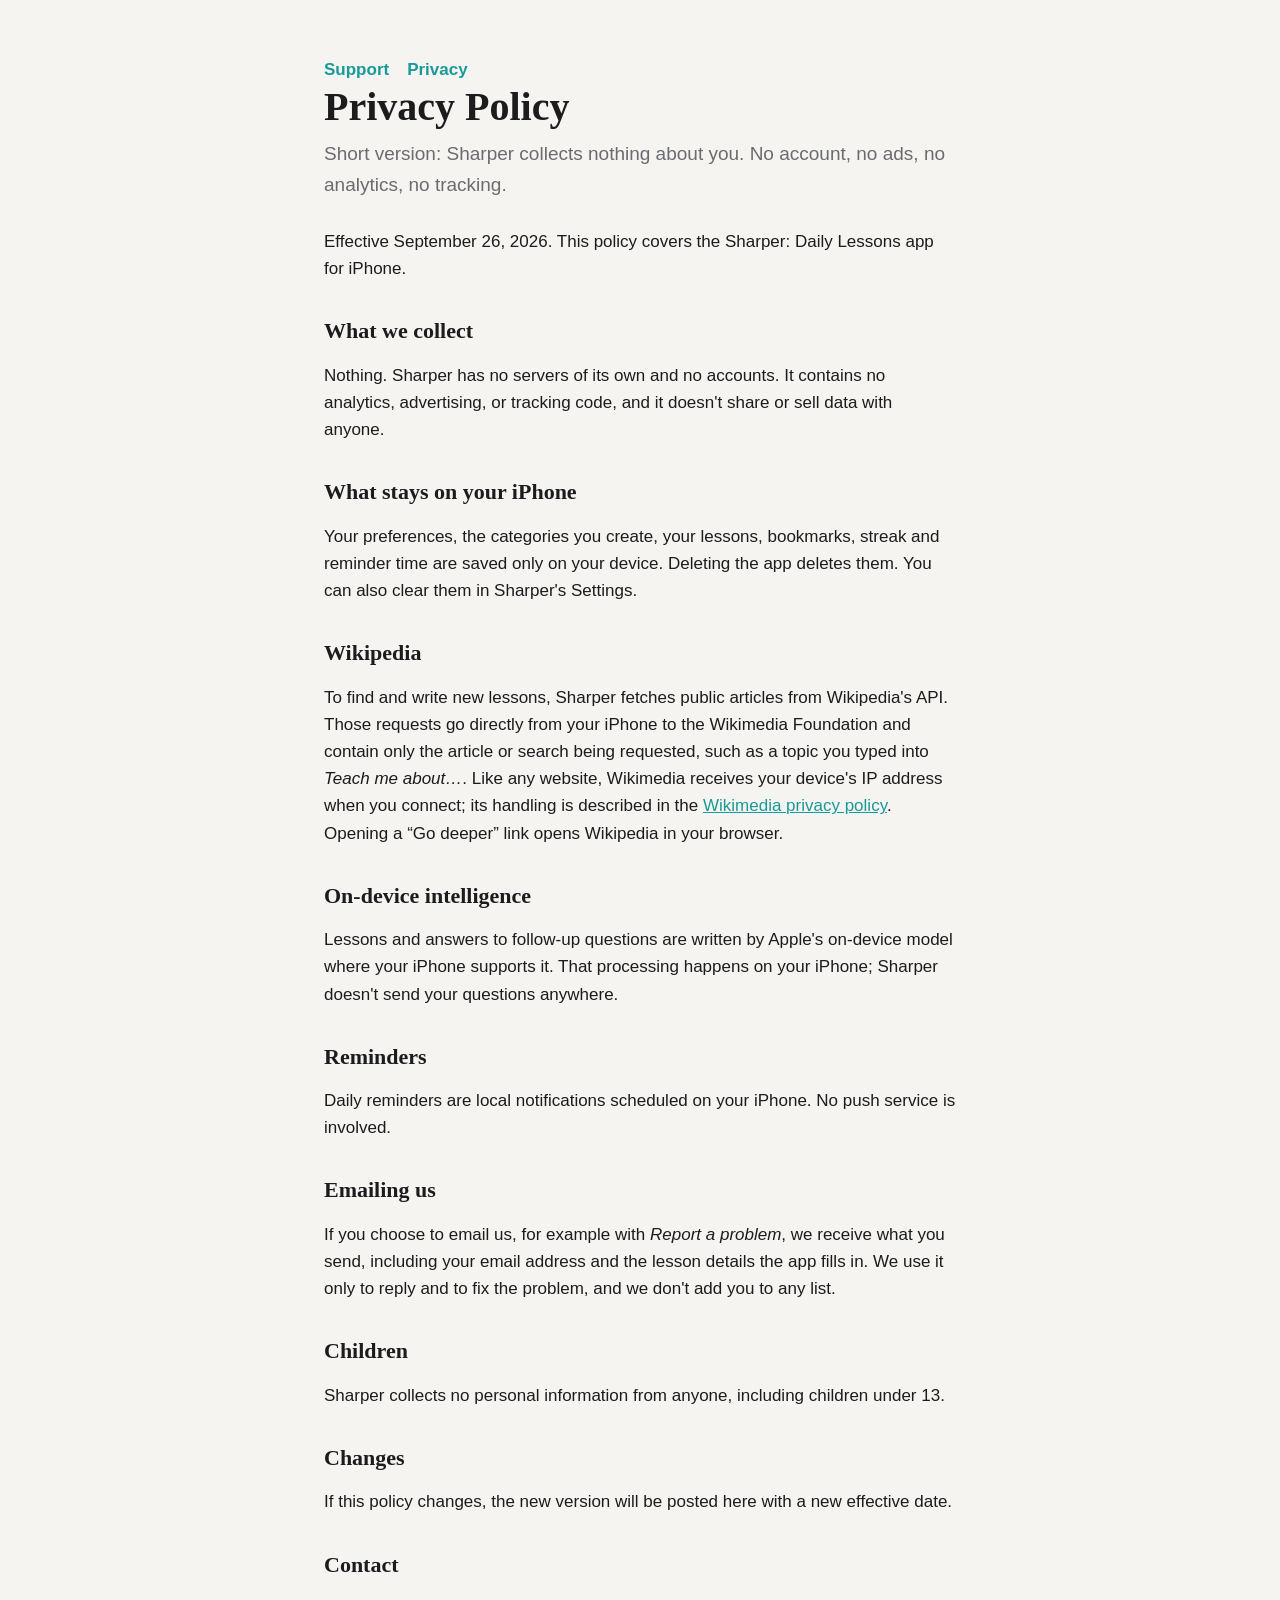
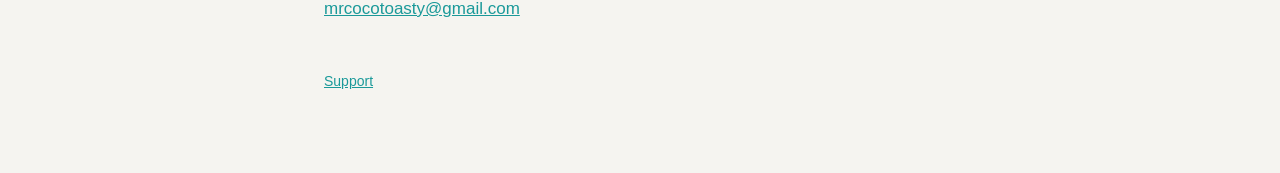
==== privacy.html @ 943861d7 "Support and privacy pages for Sharper: Daily Lessons" ====
<!doctype html>
<html lang="en">
<head>
<meta charset="utf-8">
<meta name="viewport" content="width=device-width, initial-scale=1">
<title>Sharper: Daily Lessons — Privacy Policy</title>
<link rel="stylesheet" href="style.css">
</head>
<body>
<main>
  <nav><a href="./">Support</a><a href="privacy.html">Privacy</a></nav>
  <h1>Privacy Policy</h1>
  <p class="lead">Short version: Sharper collects nothing about you. No account, no ads, no analytics, no tracking.</p>
  <p>Effective September 26, 2026. This policy covers the Sharper: Daily Lessons app for iPhone.</p>

  <h2>What we collect</h2>
  <p>Nothing. Sharper has no servers of its own and no accounts. It contains no analytics, advertising, or tracking code, and it doesn't share or sell data with anyone.</p>

  <h2>What stays on your iPhone</h2>
  <p>Your preferences, the categories you create, your lessons, bookmarks, streak and reminder time are saved only on your device. Deleting the app deletes them. You can also clear them in Sharper's Settings.</p>

  <h2>Wikipedia</h2>
  <p>To find and write new lessons, Sharper fetches public articles from Wikipedia's API. Those requests go directly from your iPhone to the Wikimedia Foundation and contain only the article or search being requested, such as a topic you typed into <em>Teach me about…</em>. Like any website, Wikimedia receives your device's IP address when you connect; its handling is described in the <a href="https://foundation.wikimedia.org/wiki/Policy:Privacy_policy">Wikimedia privacy policy</a>. Opening a “Go deeper” link opens Wikipedia in your browser.</p>

  <h2>On-device intelligence</h2>
  <p>Lessons and answers to follow-up questions are written by Apple's on-device model where your iPhone supports it. That processing happens on your iPhone; Sharper doesn't send your questions anywhere.</p>

  <h2>Reminders</h2>
  <p>Daily reminders are local notifications scheduled on your iPhone. No push service is involved.</p>

  <h2>Emailing us</h2>
  <p>If you choose to email us, for example with <em>Report a problem</em>, we receive what you send, including your email address and the lesson details the app fills in. We use it only to reply and to fix the problem, and we don't add you to any list.</p>

  <h2>Children</h2>
  <p>Sharper collects no personal information from anyone, including children under 13.</p>

  <h2>Changes</h2>
  <p>If this policy changes, the new version will be posted here with a new effective date.</p>

  <h2>Contact</h2>
  <p><a href="mailto:mrcocotoasty@gmail.com">mrcocotoasty@gmail.com</a></p>

  <footer><a href="./">Support</a></footer>
</main>
</body>
</html>
---- style.css ----
:root { color-scheme: light dark; --ink: #1c1c1e; --soft: #6b6b70; --bg: #f5f4f0; --card: #ffffff; --accent: #1a9999; }
@media (prefers-color-scheme: dark) { :root { --ink: #f2f2f4; --soft: #a1a1a8; --bg: #111113; --card: #1c1c1f; } }
* { box-sizing: border-box; }
body { margin: 0; background: var(--bg); color: var(--ink); font: 17px/1.6 -apple-system, BlinkMacSystemFont, "Helvetica Neue", sans-serif; }
main { max-width: 680px; margin: 0 auto; padding: 56px 24px 80px; }
h1, h2 { font-family: "New York", "Iowan Old Style", Georgia, serif; font-weight: 600; line-height: 1.2; }
h1 { font-size: 40px; margin: 0 0 8px; }
h2 { font-size: 22px; margin: 36px 0 8px; }
.lead { color: var(--soft); font-size: 19px; margin: 0 0 28px; }
.chips { display: flex; flex-wrap: wrap; gap: 8px; margin: 0 0 32px; }
.chip { background: color-mix(in srgb, var(--accent) 14%, transparent); color: var(--accent); font-weight: 600; font-size: 14px; padding: 6px 12px; border-radius: 999px; }
.card { background: var(--card); border-radius: 20px; padding: 22px 24px; margin: 16px 0; }
a { color: var(--accent); }
footer { color: var(--soft); font-size: 14px; margin-top: 48px; }
nav a { margin-right: 18px; font-weight: 600; text-decoration: none; }
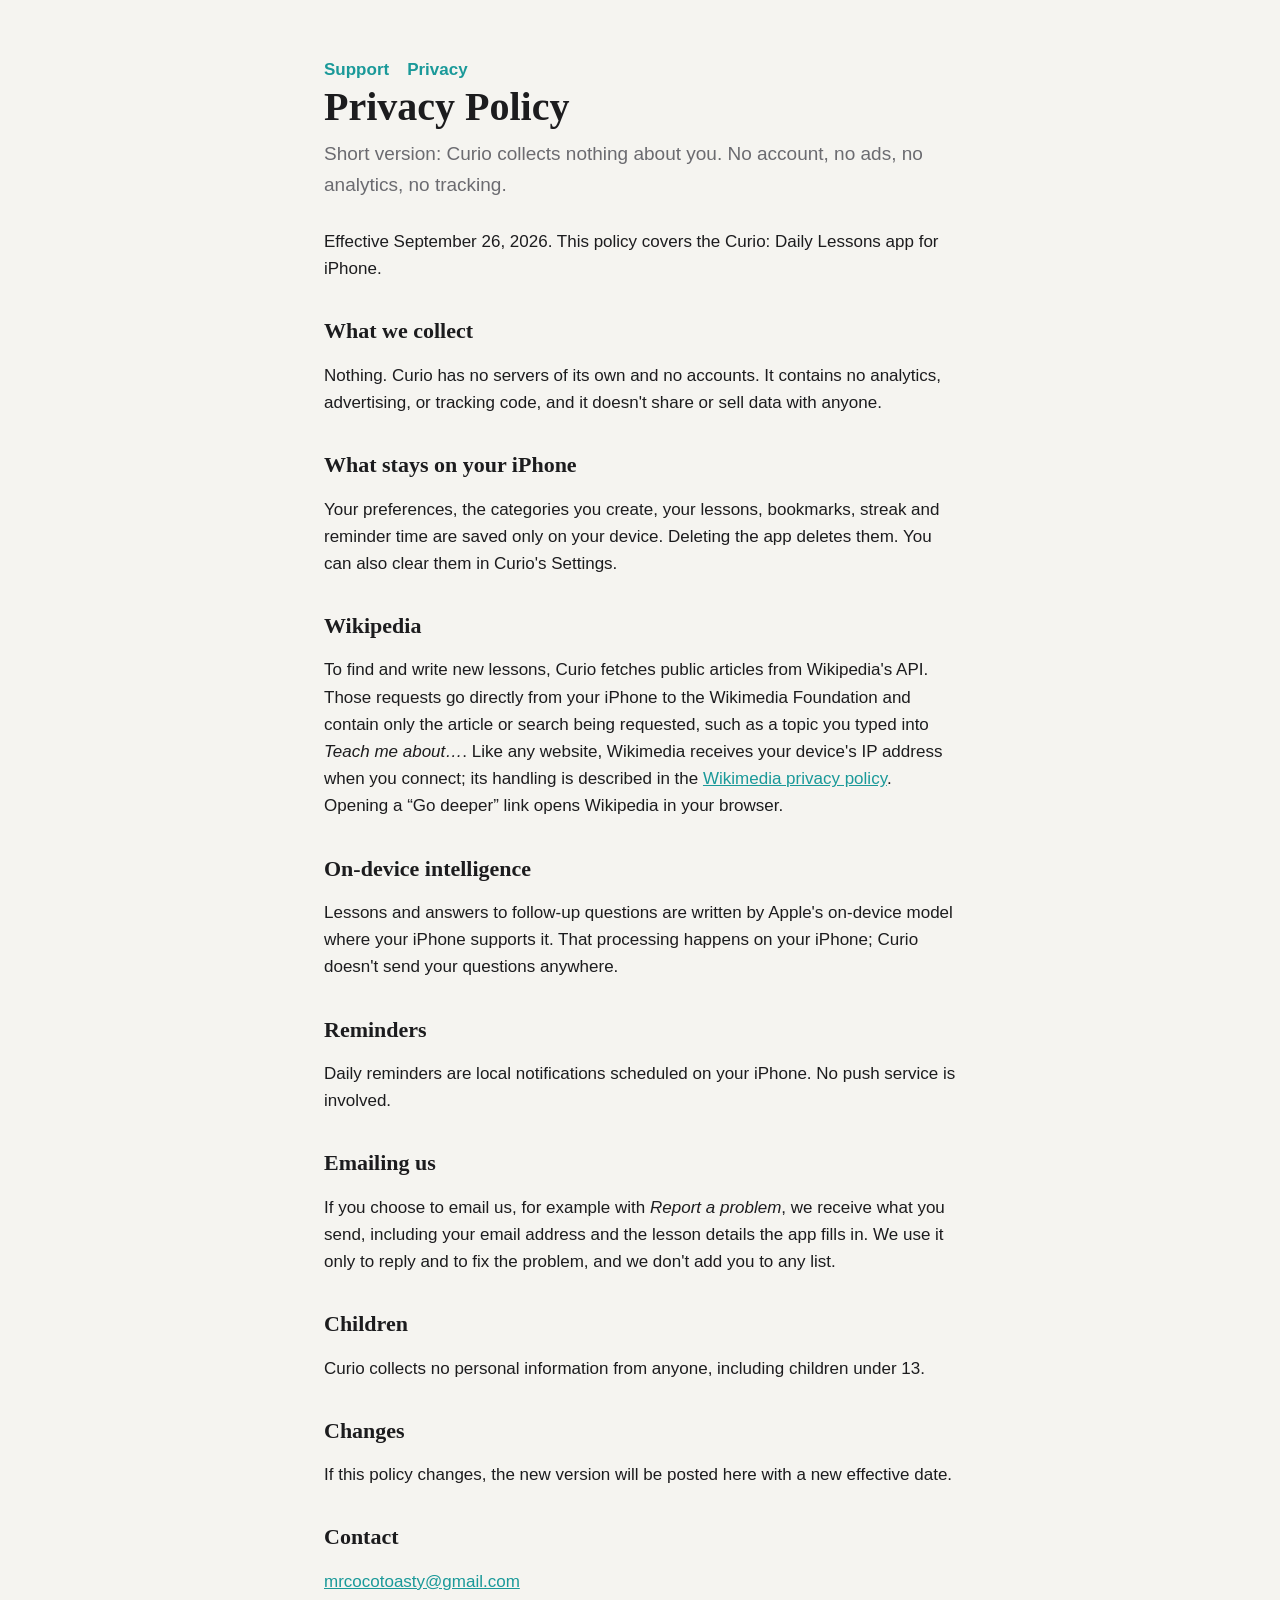
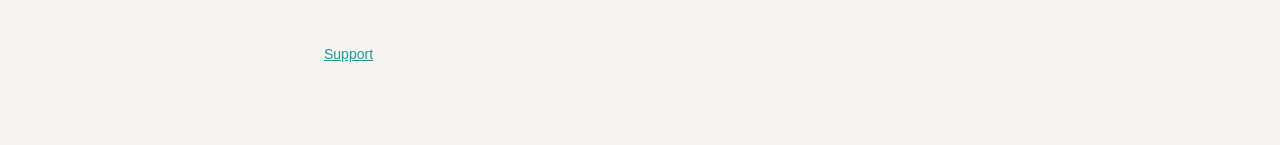
==== commit 51df4939: "Rename to Curio" ====
--- a/privacy.html
+++ b/privacy.html
@@ -3,27 +3,27 @@
 <head>
 <meta charset="utf-8">
 <meta name="viewport" content="width=device-width, initial-scale=1">
-<title>Sharper: Daily Lessons — Privacy Policy</title>
+<title>Curio: Daily Lessons — Privacy Policy</title>
 <link rel="stylesheet" href="style.css">
 </head>
 <body>
 <main>
   <nav><a href="./">Support</a><a href="privacy.html">Privacy</a></nav>
   <h1>Privacy Policy</h1>
-  <p class="lead">Short version: Sharper collects nothing about you. No account, no ads, no analytics, no tracking.</p>
-  <p>Effective September 26, 2026. This policy covers the Sharper: Daily Lessons app for iPhone.</p>
+  <p class="lead">Short version: Curio collects nothing about you. No account, no ads, no analytics, no tracking.</p>
+  <p>Effective September 26, 2026. This policy covers the Curio: Daily Lessons app for iPhone.</p>
 
   <h2>What we collect</h2>
-  <p>Nothing. Sharper has no servers of its own and no accounts. It contains no analytics, advertising, or tracking code, and it doesn't share or sell data with anyone.</p>
+  <p>Nothing. Curio has no servers of its own and no accounts. It contains no analytics, advertising, or tracking code, and it doesn't share or sell data with anyone.</p>
 
   <h2>What stays on your iPhone</h2>
-  <p>Your preferences, the categories you create, your lessons, bookmarks, streak and reminder time are saved only on your device. Deleting the app deletes them. You can also clear them in Sharper's Settings.</p>
+  <p>Your preferences, the categories you create, your lessons, bookmarks, streak and reminder time are saved only on your device. Deleting the app deletes them. You can also clear them in Curio's Settings.</p>
 
   <h2>Wikipedia</h2>
-  <p>To find and write new lessons, Sharper fetches public articles from Wikipedia's API. Those requests go directly from your iPhone to the Wikimedia Foundation and contain only the article or search being requested, such as a topic you typed into <em>Teach me about…</em>. Like any website, Wikimedia receives your device's IP address when you connect; its handling is described in the <a href="https://foundation.wikimedia.org/wiki/Policy:Privacy_policy">Wikimedia privacy policy</a>. Opening a “Go deeper” link opens Wikipedia in your browser.</p>
+  <p>To find and write new lessons, Curio fetches public articles from Wikipedia's API. Those requests go directly from your iPhone to the Wikimedia Foundation and contain only the article or search being requested, such as a topic you typed into <em>Teach me about…</em>. Like any website, Wikimedia receives your device's IP address when you connect; its handling is described in the <a href="https://foundation.wikimedia.org/wiki/Policy:Privacy_policy">Wikimedia privacy policy</a>. Opening a “Go deeper” link opens Wikipedia in your browser.</p>
 
   <h2>On-device intelligence</h2>
-  <p>Lessons and answers to follow-up questions are written by Apple's on-device model where your iPhone supports it. That processing happens on your iPhone; Sharper doesn't send your questions anywhere.</p>
+  <p>Lessons and answers to follow-up questions are written by Apple's on-device model where your iPhone supports it. That processing happens on your iPhone; Curio doesn't send your questions anywhere.</p>
 
   <h2>Reminders</h2>
   <p>Daily reminders are local notifications scheduled on your iPhone. No push service is involved.</p>
@@ -32,7 +32,7 @@
   <p>If you choose to email us, for example with <em>Report a problem</em>, we receive what you send, including your email address and the lesson details the app fills in. We use it only to reply and to fix the problem, and we don't add you to any list.</p>
 
   <h2>Children</h2>
-  <p>Sharper collects no personal information from anyone, including children under 13.</p>
+  <p>Curio collects no personal information from anyone, including children under 13.</p>
 
   <h2>Changes</h2>
   <p>If this policy changes, the new version will be posted here with a new effective date.</p>
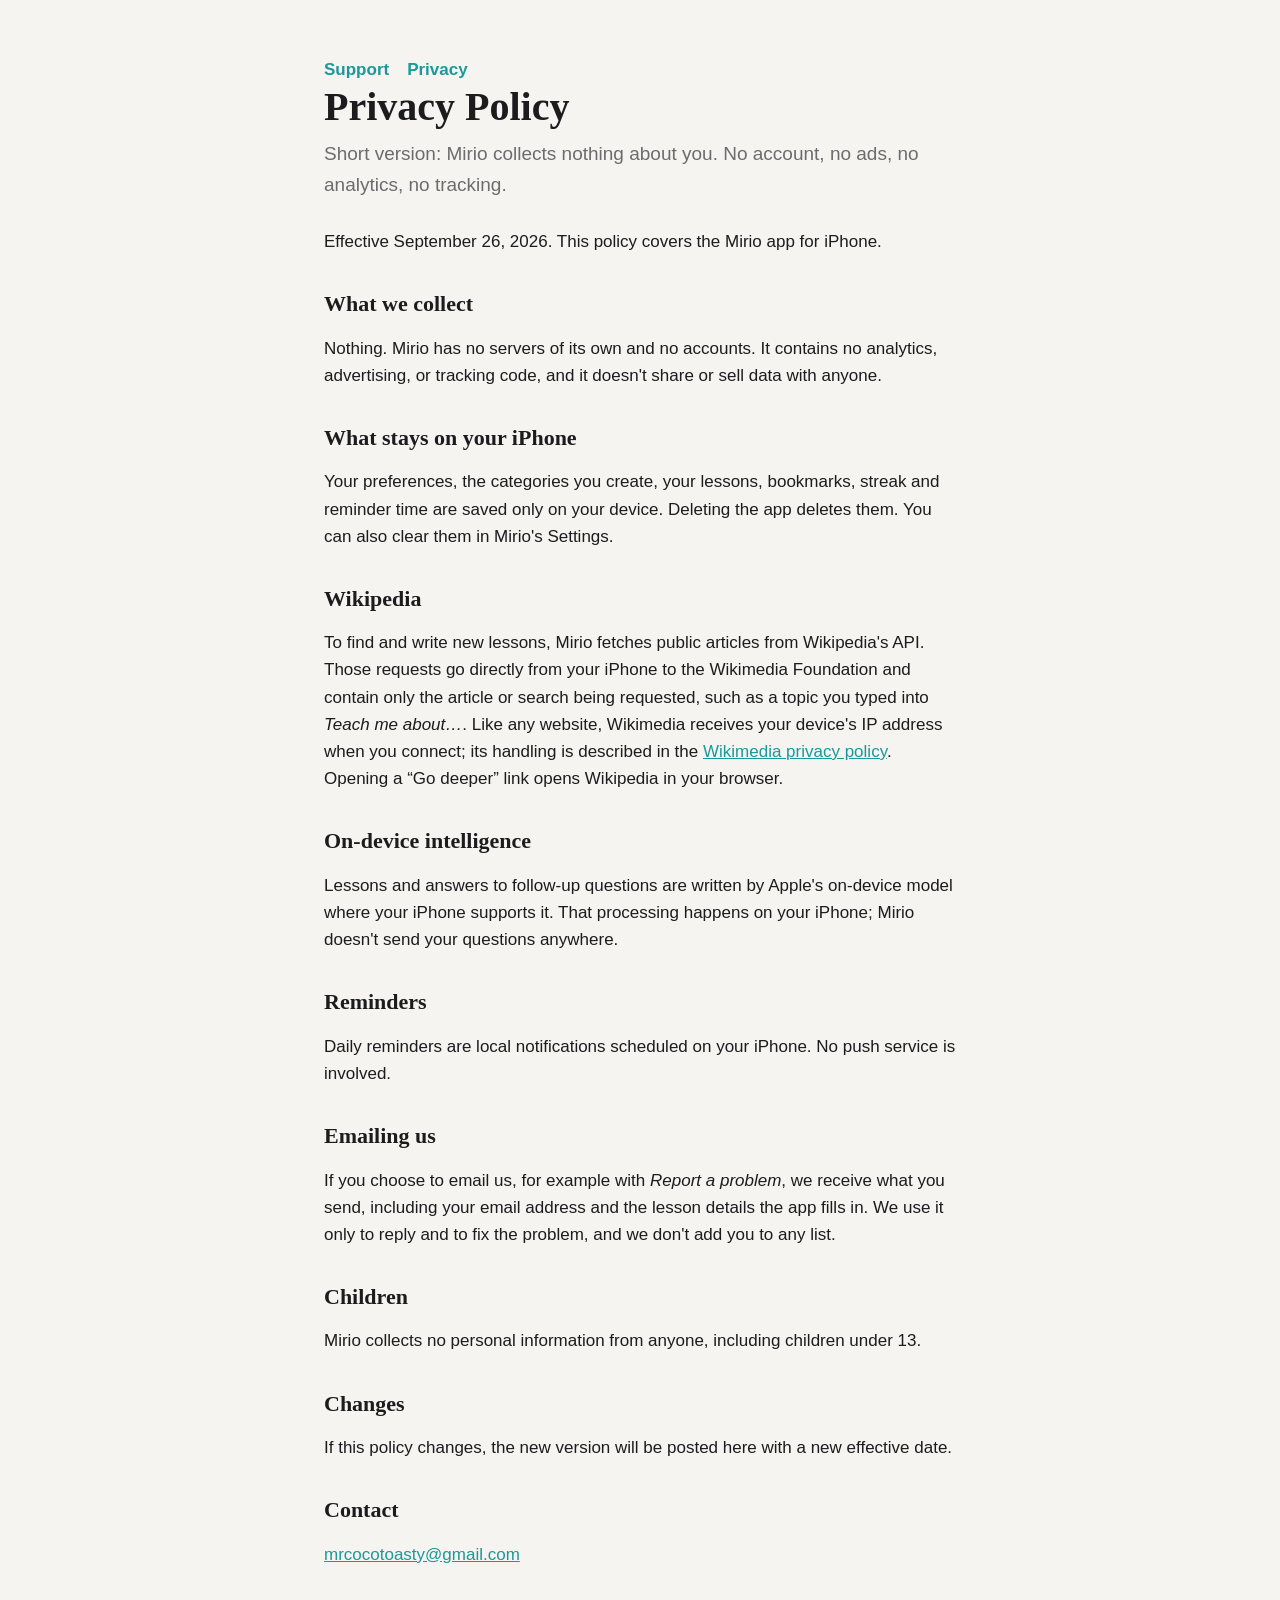
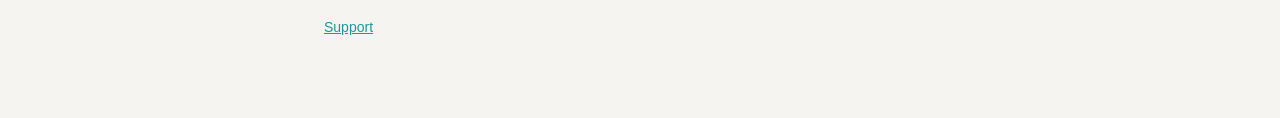
==== commit 0262d0a7: "Rename to Mirio" ====
--- a/privacy.html
+++ b/privacy.html
@@ -3,27 +3,27 @@
 <head>
 <meta charset="utf-8">
 <meta name="viewport" content="width=device-width, initial-scale=1">
-<title>Curio: Daily Lessons — Privacy Policy</title>
+<title>Mirio — Privacy Policy</title>
 <link rel="stylesheet" href="style.css">
 </head>
 <body>
 <main>
   <nav><a href="./">Support</a><a href="privacy.html">Privacy</a></nav>
   <h1>Privacy Policy</h1>
-  <p class="lead">Short version: Curio collects nothing about you. No account, no ads, no analytics, no tracking.</p>
-  <p>Effective September 26, 2026. This policy covers the Curio: Daily Lessons app for iPhone.</p>
+  <p class="lead">Short version: Mirio collects nothing about you. No account, no ads, no analytics, no tracking.</p>
+  <p>Effective September 26, 2026. This policy covers the Mirio app for iPhone.</p>
 
   <h2>What we collect</h2>
-  <p>Nothing. Curio has no servers of its own and no accounts. It contains no analytics, advertising, or tracking code, and it doesn't share or sell data with anyone.</p>
+  <p>Nothing. Mirio has no servers of its own and no accounts. It contains no analytics, advertising, or tracking code, and it doesn't share or sell data with anyone.</p>
 
   <h2>What stays on your iPhone</h2>
-  <p>Your preferences, the categories you create, your lessons, bookmarks, streak and reminder time are saved only on your device. Deleting the app deletes them. You can also clear them in Curio's Settings.</p>
+  <p>Your preferences, the categories you create, your lessons, bookmarks, streak and reminder time are saved only on your device. Deleting the app deletes them. You can also clear them in Mirio's Settings.</p>
 
   <h2>Wikipedia</h2>
-  <p>To find and write new lessons, Curio fetches public articles from Wikipedia's API. Those requests go directly from your iPhone to the Wikimedia Foundation and contain only the article or search being requested, such as a topic you typed into <em>Teach me about…</em>. Like any website, Wikimedia receives your device's IP address when you connect; its handling is described in the <a href="https://foundation.wikimedia.org/wiki/Policy:Privacy_policy">Wikimedia privacy policy</a>. Opening a “Go deeper” link opens Wikipedia in your browser.</p>
+  <p>To find and write new lessons, Mirio fetches public articles from Wikipedia's API. Those requests go directly from your iPhone to the Wikimedia Foundation and contain only the article or search being requested, such as a topic you typed into <em>Teach me about…</em>. Like any website, Wikimedia receives your device's IP address when you connect; its handling is described in the <a href="https://foundation.wikimedia.org/wiki/Policy:Privacy_policy">Wikimedia privacy policy</a>. Opening a “Go deeper” link opens Wikipedia in your browser.</p>
 
   <h2>On-device intelligence</h2>
-  <p>Lessons and answers to follow-up questions are written by Apple's on-device model where your iPhone supports it. That processing happens on your iPhone; Curio doesn't send your questions anywhere.</p>
+  <p>Lessons and answers to follow-up questions are written by Apple's on-device model where your iPhone supports it. That processing happens on your iPhone; Mirio doesn't send your questions anywhere.</p>
 
   <h2>Reminders</h2>
   <p>Daily reminders are local notifications scheduled on your iPhone. No push service is involved.</p>
@@ -32,7 +32,7 @@
   <p>If you choose to email us, for example with <em>Report a problem</em>, we receive what you send, including your email address and the lesson details the app fills in. We use it only to reply and to fix the problem, and we don't add you to any list.</p>
 
   <h2>Children</h2>
-  <p>Curio collects no personal information from anyone, including children under 13.</p>
+  <p>Mirio collects no personal information from anyone, including children under 13.</p>
 
   <h2>Changes</h2>
   <p>If this policy changes, the new version will be posted here with a new effective date.</p>
